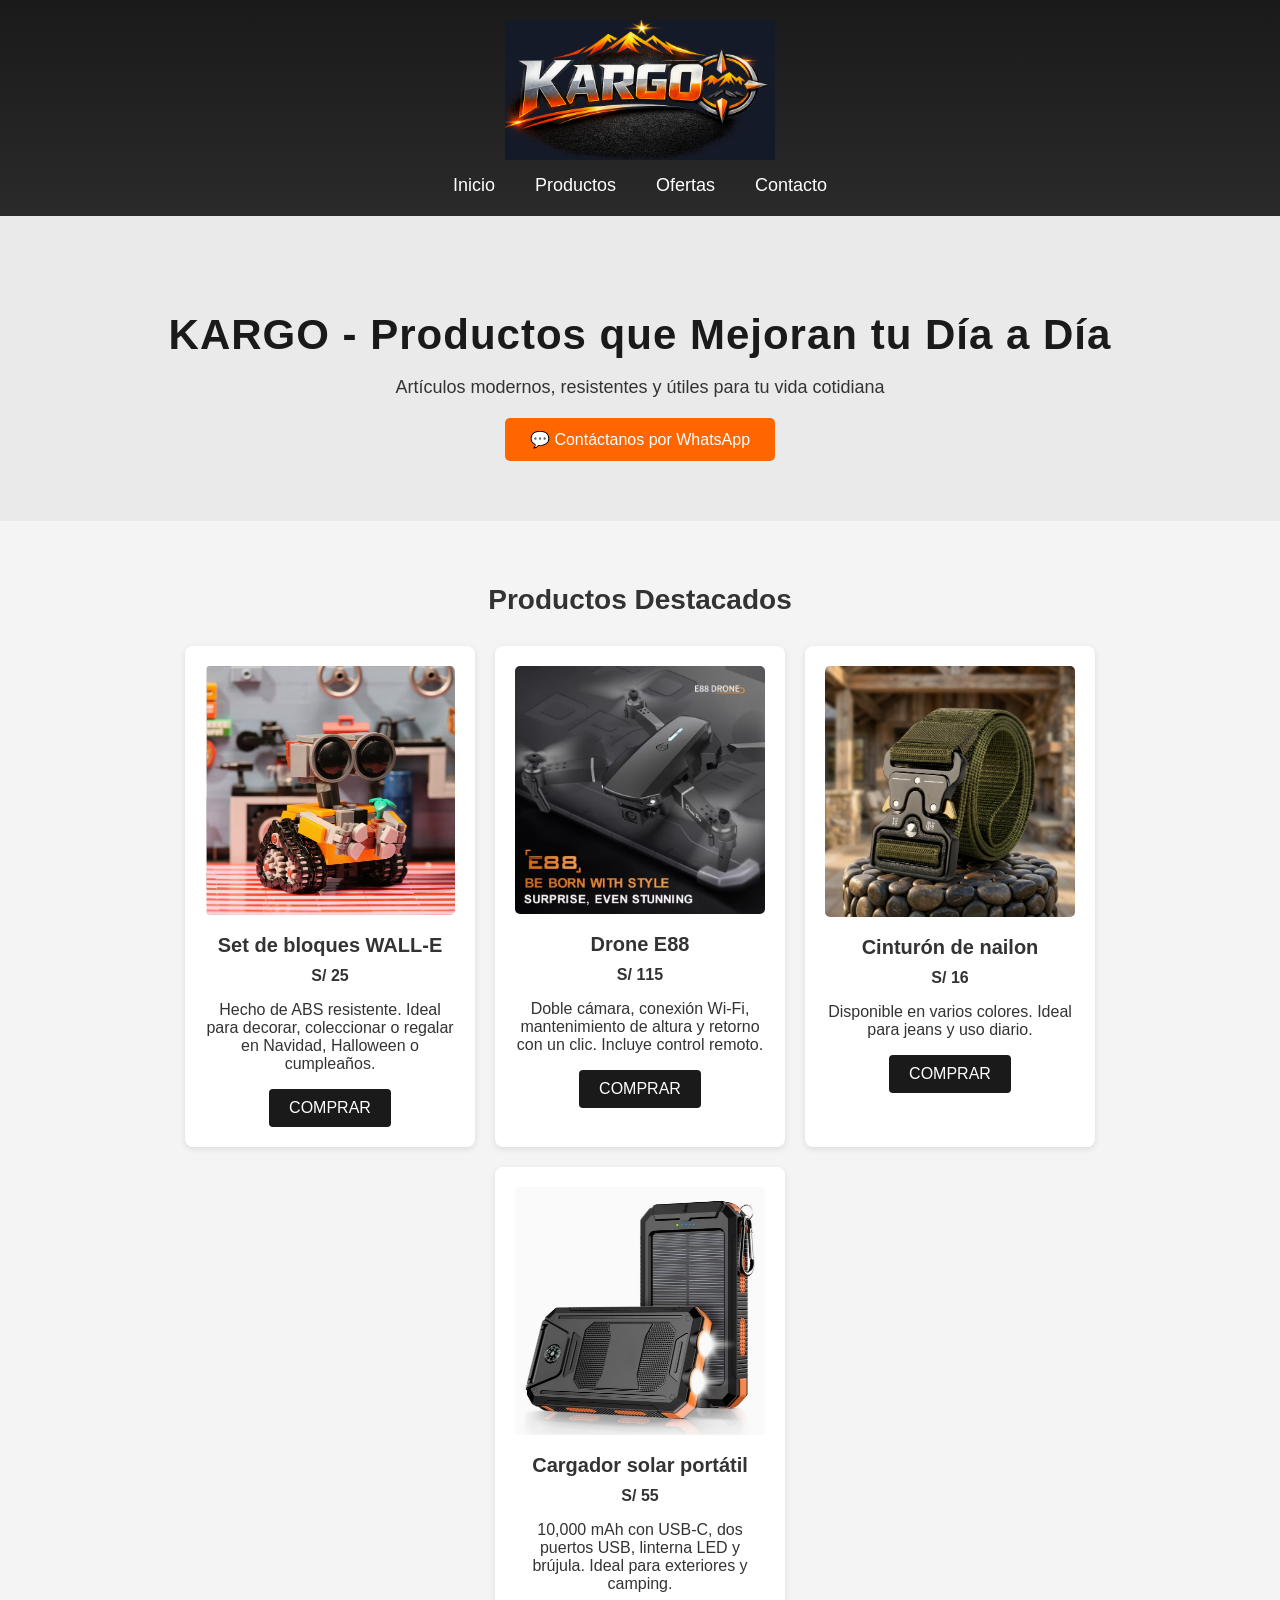
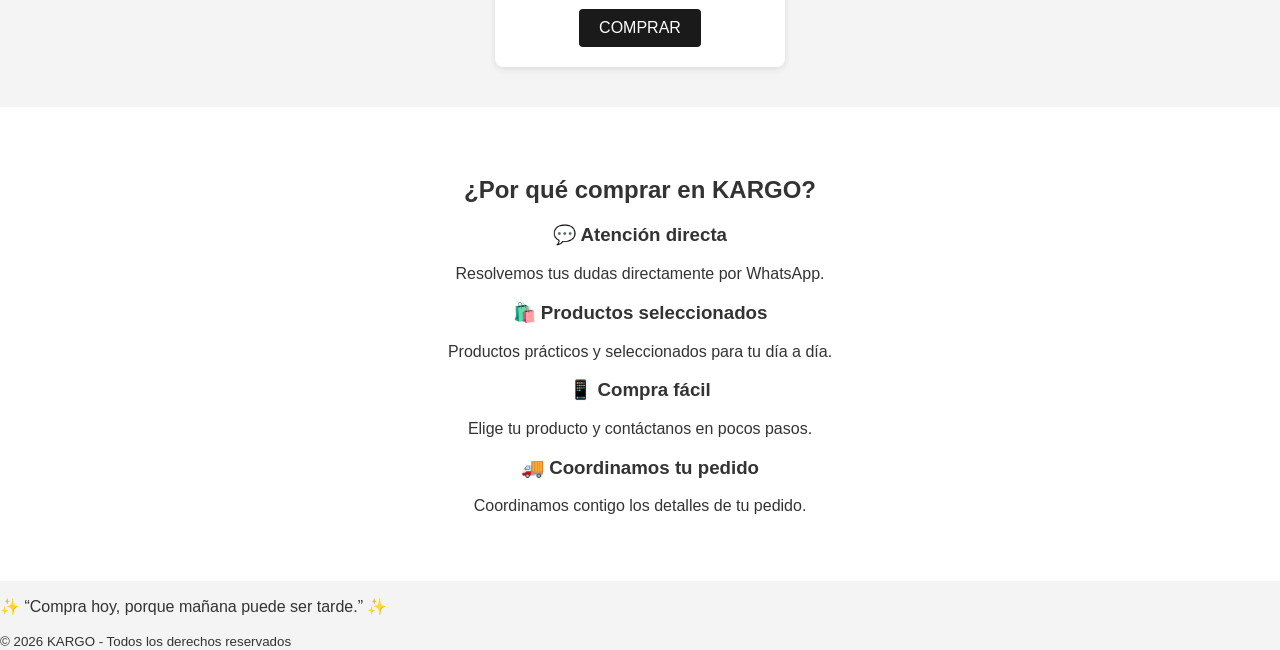
==== index.html @ c4f11739 "tienda actualizada" ====
<!DOCTYPE html>
<html lang="es">
<head>
    <meta charset="UTF-8">
    <meta name="viewport" content="width=device-width, initial-scale=1.0">
    <title>KARGO - Tienda Online</title>
    <link rel="stylesheet" href="style.css">
</head>
<body>
    <!-- Encabezado -->
    <header>
        <div class="logo">
            <img src="logonuevo.png" alt="Logo KARGO">
        </div>
        <nav>
            <ul>
                <li><a href="#">Inicio</a></li>
                <li><a href="#">Productos</a></li>
                <li><a href="#">Ofertas</a></li>
                <li><a href="#">Contacto</a></li>
            </ul>
        </nav>
    </header>

    <!-- Sección principal -->
    <section class="hero">
        <h1>KARGO - Productos que Mejoran tu Día a Día</h1>
        <p>Artículos modernos, resistentes y útiles para tu vida cotidiana</p>
        <a href="https://wa.me/51967414343?text=Hola%2C%20quiero%20m%C3%A1s%20informaci%C3%B3n%20sobre%20sus%20productos" class="btn-whatsapp">💬 Contáctanos por WhatsApp</a>
    </section>

    <!-- Sección de productos -->
    <section class="productos">
        <h2>Productos Destacados</h2>
        <div class="grid">
            <!-- Producto 1 -->
            <div class="card">
                <img src="walle.png" alt="Set de bloques WALL-E">
                <h3>Set de bloques WALL-E</h3>
                <div class="precio">S/ 25</div>
                <p>Hecho de ABS resistente. Ideal para decorar, coleccionar o regalar en Navidad, Halloween o cumpleaños.</p>
                <a href="https://wa.me/51967414343?text=Hola%2C%20quiero%20comprar%20el%20Set%20de%20bloques%20WALL-E" class="btn-comprar">COMPRAR</a>
            </div>

            <!-- Producto 2 -->
            <div class="card">
                <img src="drone.png" alt="Drone E88">
                <h3>Drone E88</h3>
                <div class="precio">S/ 115</div>
                <p>Doble cámara, conexión Wi-Fi, mantenimiento de altura y retorno con un clic. Incluye control remoto.</p>
                <a href="https://wa.me/51967414343?text=Hola%2C%20quiero%20comprar%20el%20Drone%20E88" class="btn-comprar">COMPRAR</a>
            </div>

            <!-- Producto 3 -->
            <div class="card">
                <img src="cinturon.png" alt="Cinturón de nailon">
                <h3>Cinturón de nailon</h3>
                <div class="precio">S/ 16</div>
                <p>Disponible en varios colores. Ideal para jeans y uso diario.</p>
                <a href="https://wa.me/51967414343?text=Hola%2C%20quiero%20comprar%20el%20Cintur%C3%B3n%20de%20nailon" class="btn-comprar">COMPRAR</a>
            </div>

            <!-- Producto 4 -->
            <div class="card">
                <img src="cargador.png" alt="Cargador solar portátil">
                <h3>Cargador solar portátil</h3>
                <div class="precio">S/ 55</div>
                <p>10,000 mAh con USB-C, dos puertos USB, linterna LED y brújula. Ideal para exteriores y camping.</p>
                <a href="https://wa.me/51967414343?text=Hola%2C%20quiero%20comprar%20el%20Cargador%20solar%20port%C3%A1til" class="btn-comprar">COMPRAR</a>
            </div>
        </div>
    </section>

    <!-- Sección de confianza -->
    <section class="confianza">
        <h2>¿Por qué comprar en KARGO?</h2>
        <div class="confianza-grid">
            <div class="confianza-card">
                <h3>💬 Atención directa</h3>
                <p>Resolvemos tus dudas directamente por WhatsApp.</p>
            </div>
            <div class="confianza-card">
                <h3>🛍️ Productos seleccionados</h3>
                <p>Productos prácticos y seleccionados para tu día a día.</p>
            </div>
            <div class="confianza-card">
                <h3>📱 Compra fácil</h3>
                <p>Elige tu producto y contáctanos en pocos pasos.</p>
            </div>
            <div class="confianza-card">
                <h3>🚚 Coordinamos tu pedido</h3>
                <p>Coordinamos contigo los detalles de tu pedido.</p>
            </div>
        </div>
    </section>

    <!-- Pie de página -->
    <footer>
        <p>✨ “Compra hoy, porque mañana puede ser tarde.” ✨</p>
        <small>© 2026 KARGO - Todos los derechos reservados</small>
    </footer>
</body>
</html>
---- style.css ----
/* Estilos generales */
body {
    margin: 0;
    font-family: Arial, Helvetica, sans-serif;
    background-color: #f4f4f4;
    color: #333;
}

/* Encabezado */
header {
    background: linear-gradient(180deg, #1a1a1a, #2a2a2a);
    padding: 20px 0;
    text-align: center;
}

header .logo img {
    height: 140px;
    display: block;
    margin: 0 auto 15px auto;
}

header nav ul {
    list-style: none;
    padding: 0;
    margin: 0;
    display: flex;
    justify-content: center;
    gap: 40px;
}

header nav ul li a {
    text-decoration: none;
    color: #ffffff;
    font-size: 18px;
    font-weight: 500;
    transition: color 0.3s ease;
}

header nav ul li a:hover {
    color: #ff6600;
}

/* Hero */
.hero {
    text-align: center;
    padding: 60px 20px;
    background-color: #eaeaea;
}

.hero h1 {
    font-size: 42px;
    font-weight: 700;
    color: #1a1a1a;
    margin-bottom: 15px;
    font-family: 'Segoe UI', Arial, sans-serif;
    letter-spacing: 1px;
}

.hero p {
    font-size: 18px;
    margin-bottom: 20px;
}

.hero a {
    display: inline-block;
    background-color: #ff6600;
    color: #fff;
    padding: 12px 25px;
    text-decoration: none;
    border-radius: 5px;
    transition: background 0.3s ease;
}

.hero a:hover {
    background-color: #cc5200;
}

/* Productos */
.productos {
    padding: 40px;
    text-align: center;
}

.productos h2 {
    font-size: 28px;
    margin-bottom: 30px;
}

.grid {
    display: flex;
    justify-content: center;
    gap: 20px;
    flex-wrap: wrap;
}

.card {
    background-color: #fff;
    border-radius: 8px;
    padding: 20px;
    box-shadow: 0 2px 6px rgba(0,0,0,0.1);
    width: 250px;
}

.card img {
    max-width: 100%;
    border-radius: 5px;
    margin-bottom: 15px;
}

.card h3 {
    font-size: 20px;
    margin: 0;
}

.precio {
    font-weight: bold;
    margin: 10px 0;
}

.btn-comprar {
    display: inline-block;
    background-color: #1a1a1a;
    color: #fff;
    padding: 10px 20px;
    text-decoration: none;
    border-radius: 4px;
    transition: background 0.3s ease;
}

.btn-comprar:hover {
    background-color: #ff6600;
}

/* Sección de confianza */
.confianza {
    padding: 50px 20px;
    background-color: #fff;
    text-align: center;
}

.confianza h2 {
    font-size:
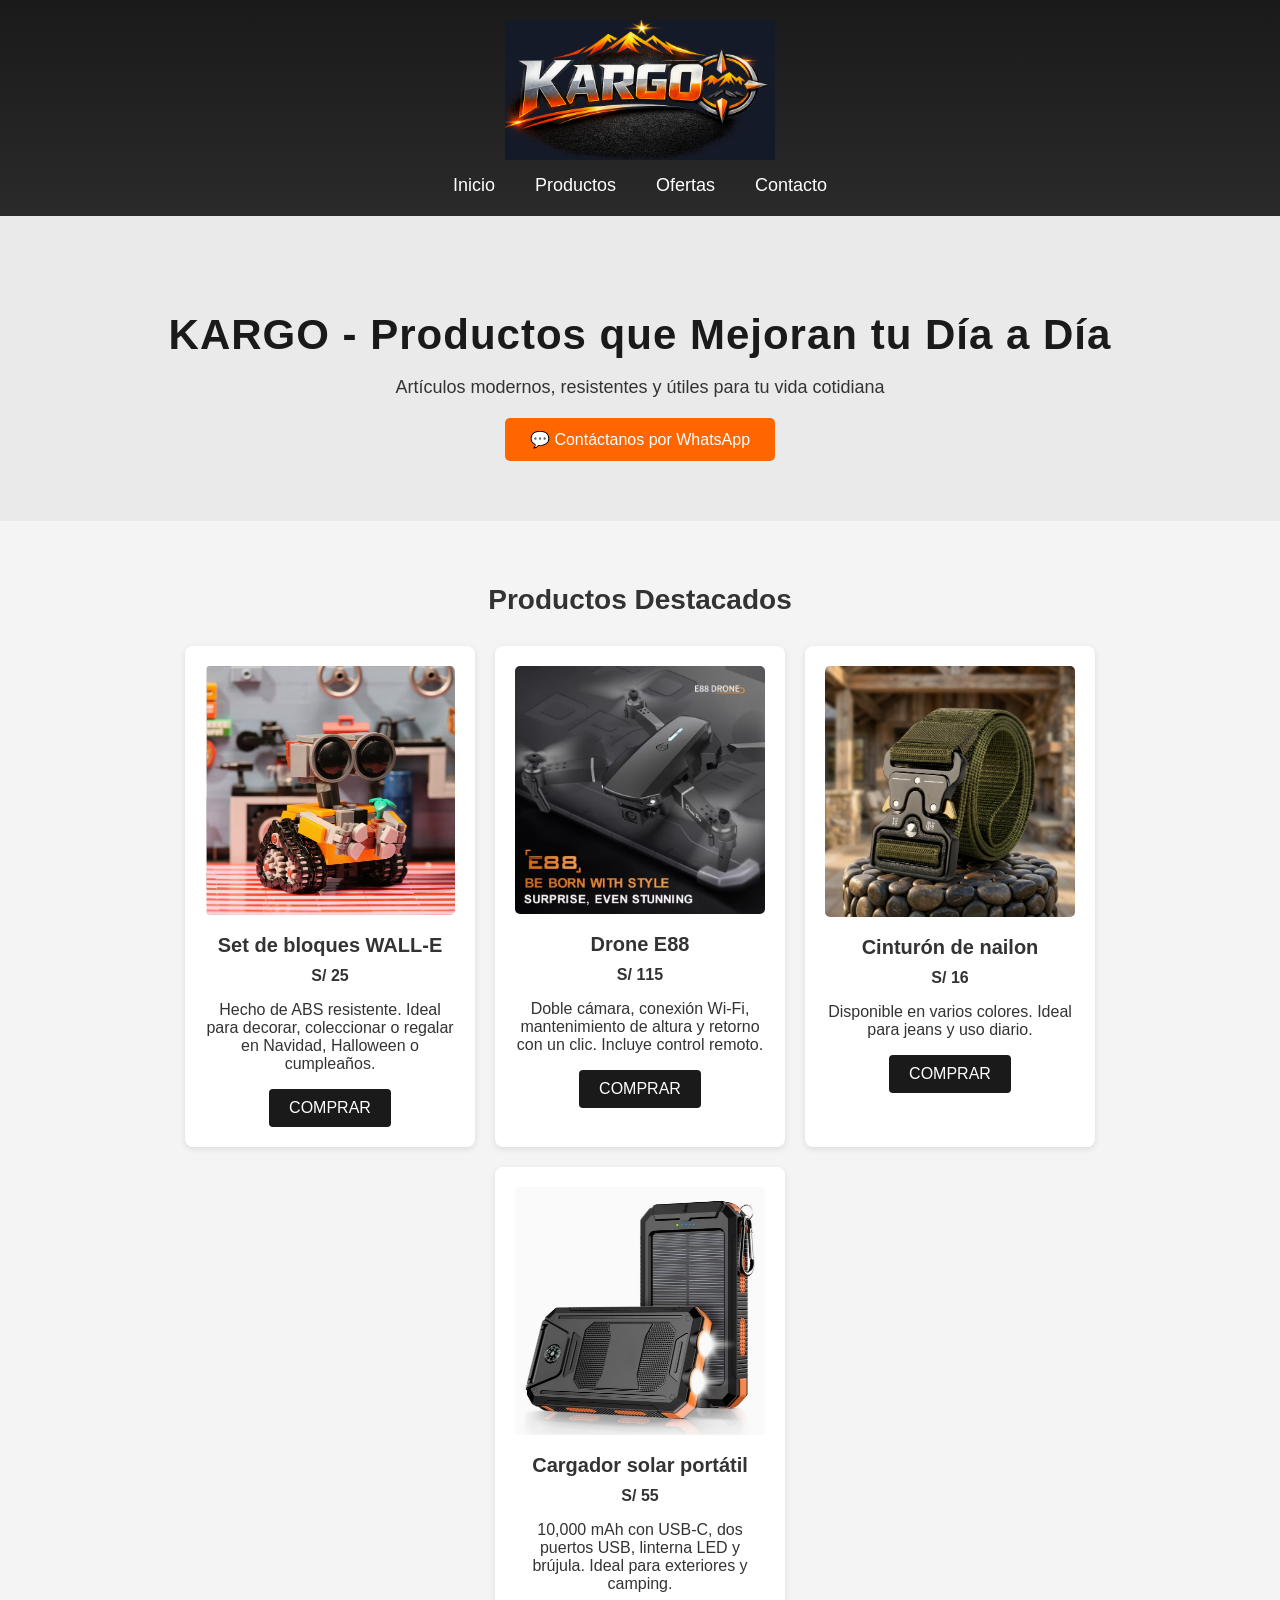
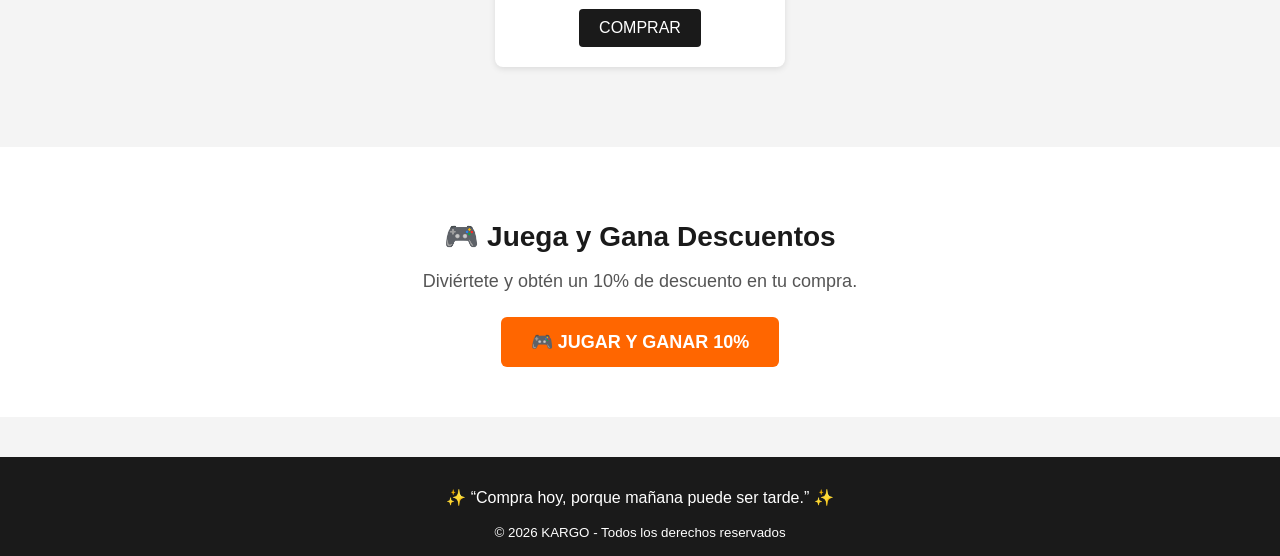
==== commit dfde3d18: "agregue juego kargo" ====
--- a/index.html
+++ b/index.html
@@ -71,27 +71,11 @@
         </div>
     </section>
 
-    <!-- Sección de confianza -->
-    <section class="confianza">
-        <h2>¿Por qué comprar en KARGO?</h2>
-        <div class="confianza-grid">
-            <div class="confianza-card">
-                <h3>💬 Atención directa</h3>
-                <p>Resolvemos tus dudas directamente por WhatsApp.</p>
-            </div>
-            <div class="confianza-card">
-                <h3>🛍️ Productos seleccionados</h3>
-                <p>Productos prácticos y seleccionados para tu día a día.</p>
-            </div>
-            <div class="confianza-card">
-                <h3>📱 Compra fácil</h3>
-                <p>Elige tu producto y contáctanos en pocos pasos.</p>
-            </div>
-            <div class="confianza-card">
-                <h3>🚚 Coordinamos tu pedido</h3>
-                <p>Coordinamos contigo los detalles de tu pedido.</p>
-            </div>
-        </div>
+    <!-- Sección del juego -->
+    <section class="juego">
+        <h2>🎮 Juega y Gana Descuentos</h2>
+        <p>Diviértete y obtén un 10% de descuento en tu compra.</p>
+        <a href="JUEGO/index.html" class="btn-juego">🎮 JUGAR Y GANAR 10%</a>
     </section>
 
     <!-- Pie de página -->
--- a/style.css
+++ b/style.css
@@ -139,4 +139,84 @@
 }
 
 .confianza h2 {
-    font-size: +    font-size: 28px;
+    margin-bottom: 30px;
+    color: #1a1a1a;
+}
+
+.confianza-grid {
+    display: flex;
+    justify-content: center;
+    gap: 20px;
+    flex-wrap: wrap;
+}
+
+.confianza-card {
+    background-color: #f9f9f9;
+    border-radius: 8px;
+    padding: 20px;
+    width: 250px;
+    box-shadow: 0 2px 6px rgba(0,0,0,0.1);
+    transition: transform 0.2s ease, box-shadow 0.2s ease;
+}
+
+.confianza-card:hover {
+    transform: translateY(-5px);
+    box-shadow: 0 4px 12px rgba(0,0,0,0.15);
+}
+
+.confianza-card h3 {
+    font-size: 20px;
+    margin-bottom: 10px;
+}
+
+.confianza-card p {
+    font-size: 16px;
+    color: #555;
+}
+
+/* Sección del juego */
+.juego {
+    padding: 50px 20px;
+    background-color: #fff;
+    text-align: center;
+    margin-top: 40px;
+}
+
+.juego h2 {
+    font-size: 28px;
+    margin-bottom: 15px;
+    color: #1a1a1a;
+}
+
+.juego p {
+    font-size: 18px;
+    margin-bottom: 25px;
+    color: #555;
+}
+
+.btn-juego {
+    display: inline-block;
+    background-color: #ff6600;
+    color: #fff;
+    padding: 14px 30px;
+    text-decoration: none;
+    border-radius: 6px;
+    font-size: 18px;
+    font-weight: bold;
+    transition: background 0.3s ease, transform 0.2s ease;
+}
+
+.btn-juego:hover {
+    background-color: #cc5200;
+    transform: scale(1.05);
+}
+
+/* Pie de página */
+footer {
+    background-color: #1a1a1a;
+    color: #fff;
+    text-align: center;
+    padding: 15px 0;
+    margin-top: 40px;
+}
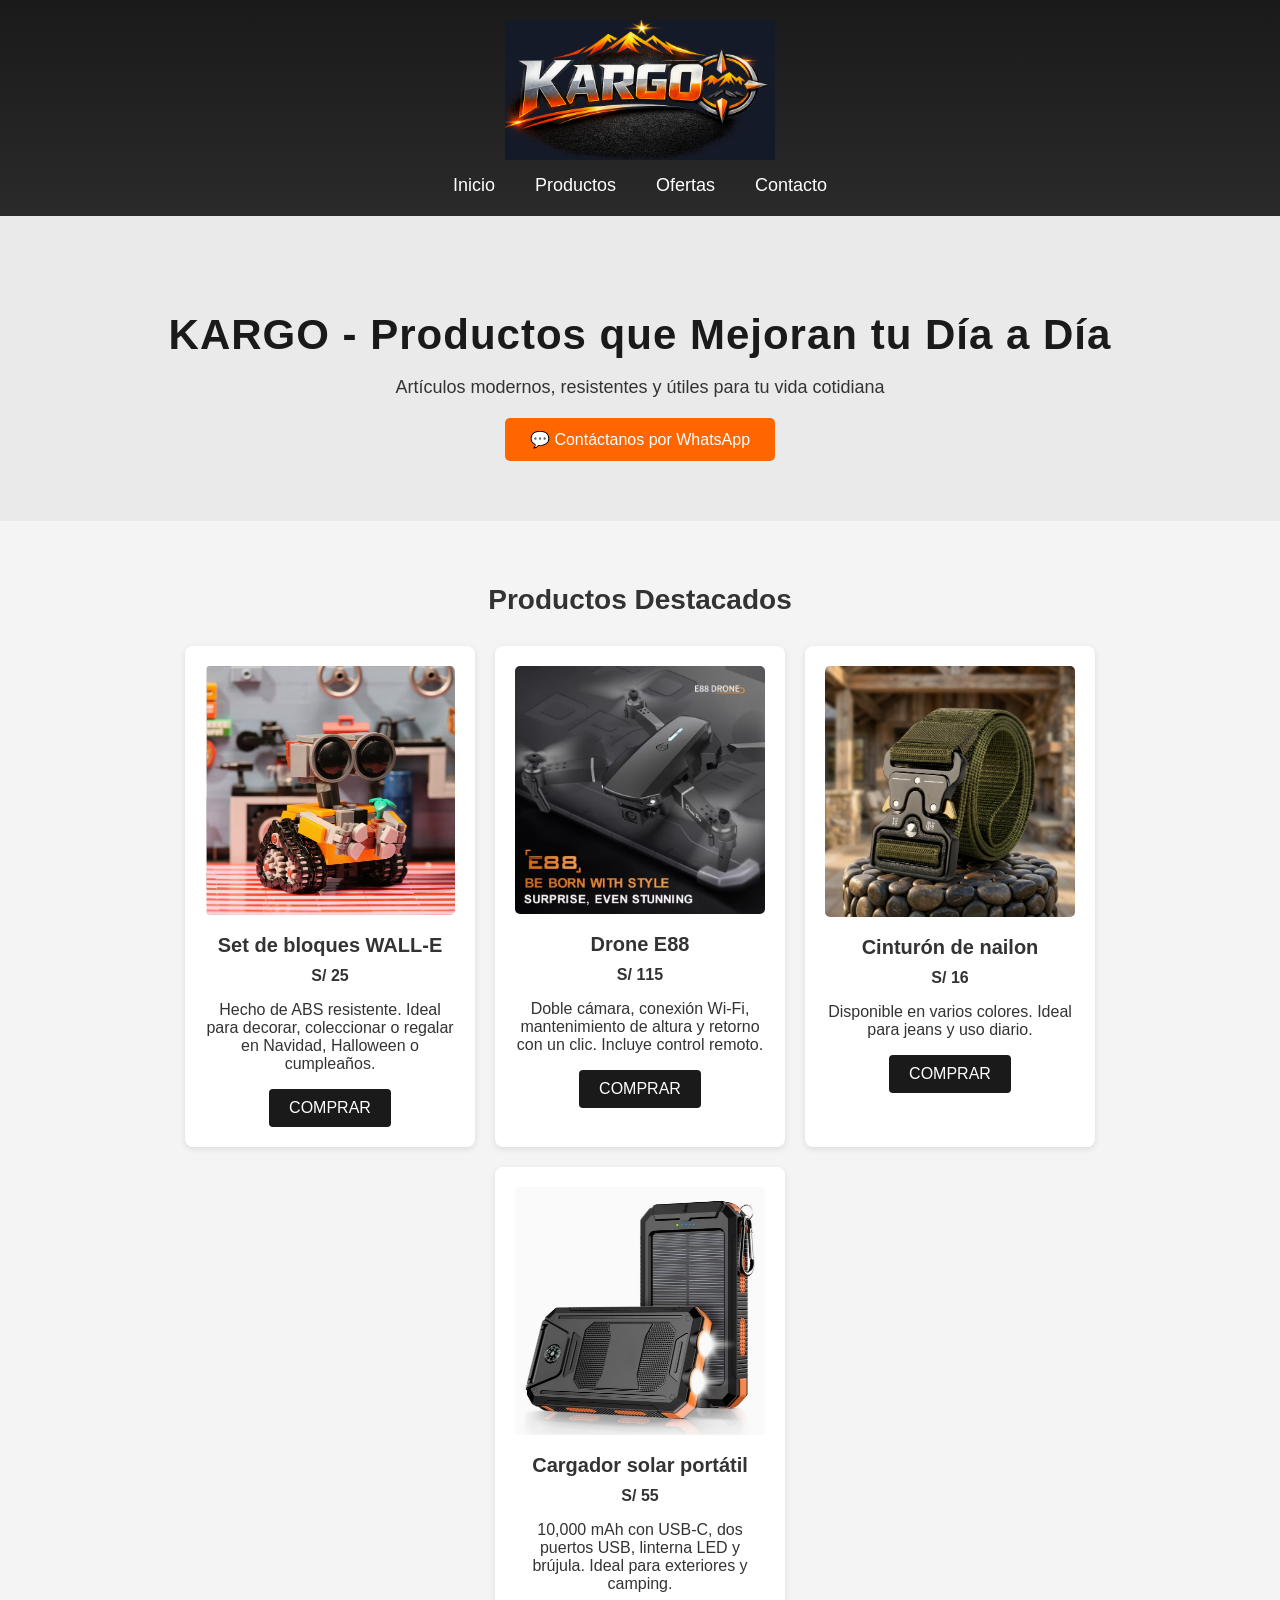
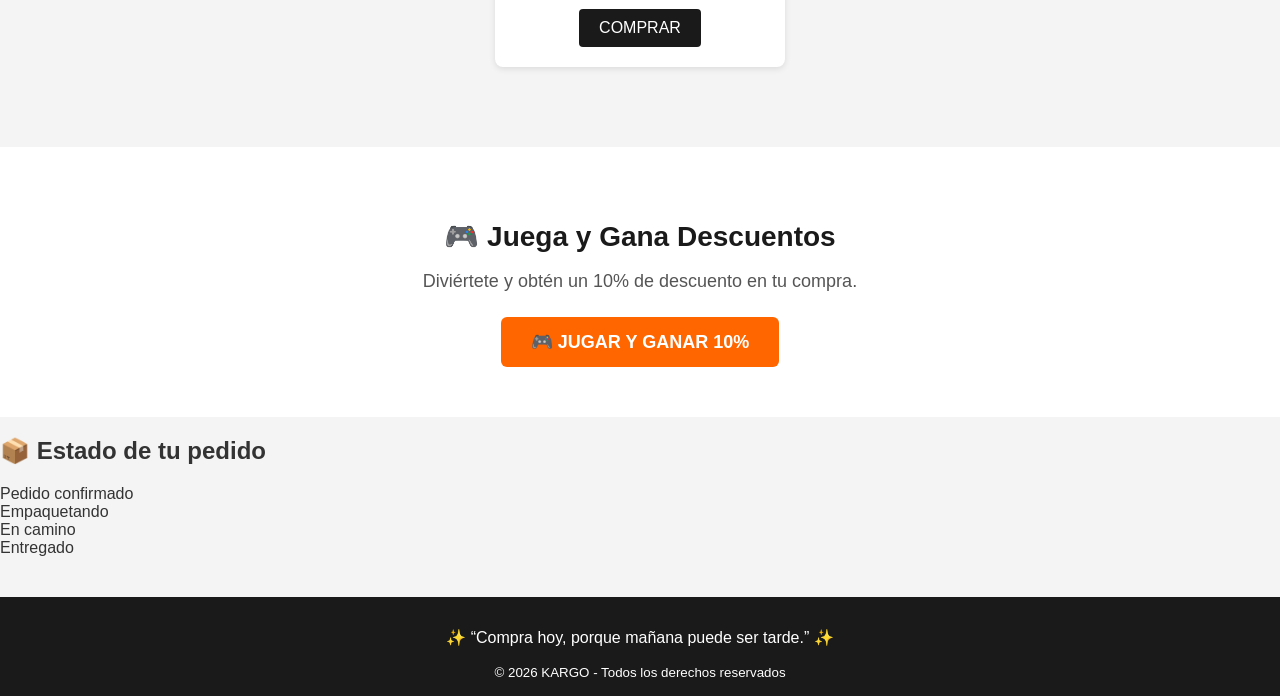
==== commit 169a2f0c: "arregle boton jugar" ====
--- a/index.html
+++ b/index.html
@@ -75,7 +75,19 @@
     <section class="juego">
         <h2>🎮 Juega y Gana Descuentos</h2>
         <p>Diviértete y obtén un 10% de descuento en tu compra.</p>
-        <a href="JUEGO/index.html" class="btn-juego">🎮 JUGAR Y GANAR 10%</a>
+        <!-- Ruta corregida con ./ -->
+        <a href="./JUEGO/index.html" class="btn-juego">🎮 JUGAR Y GANAR 10%</a>
+    </section>
+
+    <!-- Sección de seguimiento -->
+    <section class="seguimiento">
+        <h2>📦 Estado de tu pedido</h2>
+        <div class="progress-container">
+            <div class="progress-step active">Pedido confirmado</div>
+            <div class="progress-step">Empaquetando</div>
+            <div class="progress-step">En camino</div>
+            <div class="progress-step">Entregado</div>
+        </div>
     </section>
 
     <!-- Pie de página -->
@@ -85,3 +97,4 @@
     </footer>
 </body>
 </html>
+
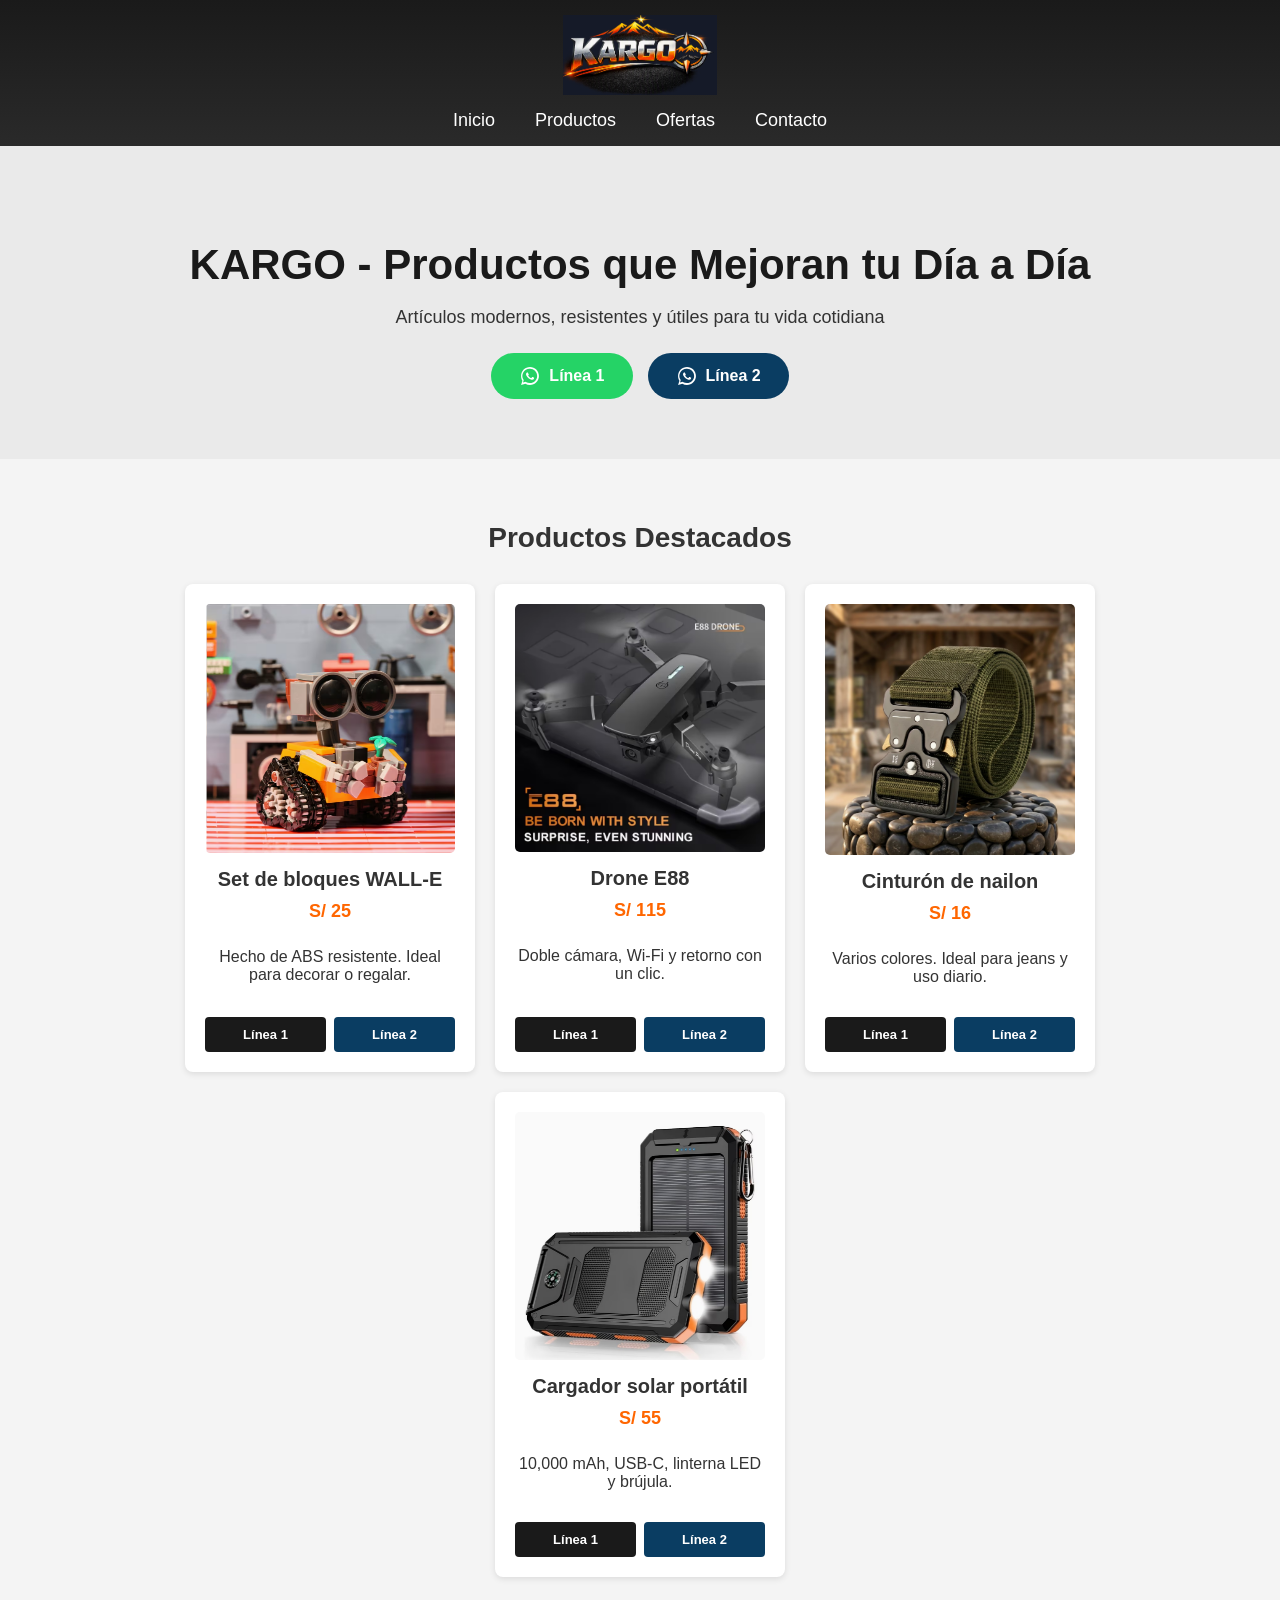
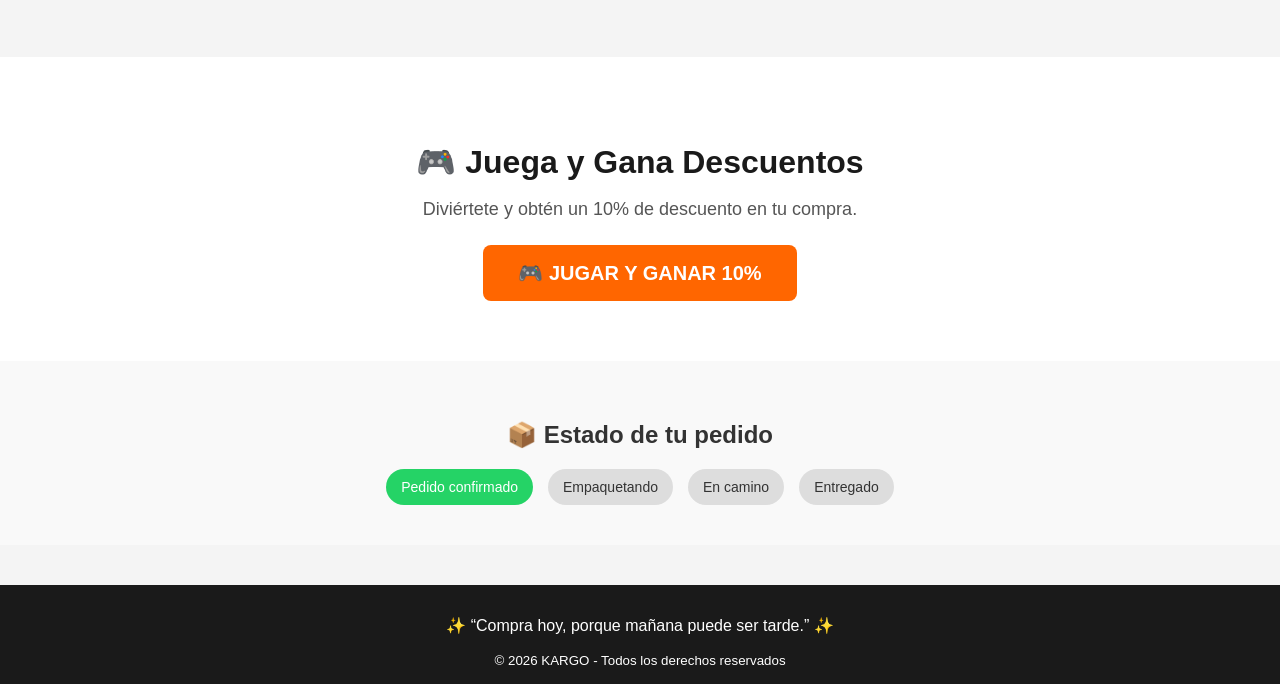
==== commit 880ffaf6: "update juego" ====
--- a/index.html
+++ b/index.html
@@ -7,7 +7,6 @@
     <link rel="stylesheet" href="style.css">
 </head>
 <body>
-    <!-- Encabezado -->
     <header>
         <div class="logo">
             <img src="logonuevo.png" alt="Logo KARGO">
@@ -15,71 +14,80 @@
         <nav>
             <ul>
                 <li><a href="#">Inicio</a></li>
-                <li><a href="#">Productos</a></li>
+                <li><a href="#productos">Productos</a></li>
                 <li><a href="#">Ofertas</a></li>
                 <li><a href="#">Contacto</a></li>
             </ul>
         </nav>
     </header>
 
-    <!-- Sección principal -->
     <section class="hero">
         <h1>KARGO - Productos que Mejoran tu Día a Día</h1>
         <p>Artículos modernos, resistentes y útiles para tu vida cotidiana</p>
-        <a href="https://wa.me/51967414343?text=Hola%2C%20quiero%20m%C3%A1s%20informaci%C3%B3n%20sobre%20sus%20productos" class="btn-whatsapp">💬 Contáctanos por WhatsApp</a>
+        <div class="botones-whatsapp">
+            <a href="https://wa.me/51967414343?text=Hola%20KARGO" class="btn-whatsapp" target="_blank">
+                <svg viewBox="0 0 32 32" class="icon-wa"><path fill="currentColor" d="M16 3C8.8 3 3 8.8 3 16c0 2.5.7 4.9 2 7L3 29l6.3-1.7A12.9 12.9 0 0 0 16 29c7.2 0 13-5.8 13-13S23.2 3 16 3zm0 23.3c-2.1 0-4.2-.6-6-1.6l-.4-.2-3.7 1 1-3.6-.3-.4a10.4 10.4 0 0 1 9.4-16c5.7 0 10.4 4.6 10.4 10.4 0 5.7-4.7 10.4-10.4 10.4zm5.7-7.8c-.3-.2-1.8-.9-2.1-1-.3-.1-.5-.2-.7.2-.2.3-.8 1-.9 1.2-.2.2-.3.2-.6.1-.3-.1-1.2-.4-2.3-1.4-.9-.8-1.4-1.7-1.6-2-.2-.3 0-.4.1-.6.1-.1.3-.3.4-.4.1-.1.2-.3.2-.4.1-.2 0-.3 0-.4 0-.1-.7-1.7-1-2.3-.2-.6-.5-.5-.7-.5h-.6c-.2 0-.5.1-.7.3-.2.2-1 .9-1 2.3s1 2.6 1.2 2.8c.1.2 2 3.1 5 4.3.7.3 1.2.5 1.6.6.7.2 1.3.2 1.8.1.6-.1 1.8-.7 2-1.4.2-.7.2-1.3.2-1.4-.1-.1-.3-.2-.6-.3z"/></svg>
+                Línea 1
+            </a>
+            <a href="https://wa.me/51974541722?text=Hola%20KARGO" class="btn-whatsapp socio" target="_blank">
+                <svg viewBox="0 0 32 32" class="icon-wa"><path fill="currentColor" d="M16 3C8.8 3 3 8.8 3 16c0 2.5.7 4.9 2 7L3 29l6.3-1.7A12.9 12.9 0 0 0 16 29c7.2 0 13-5.8 13-13S23.2 3 16 3zm0 23.3c-2.1 0-4.2-.6-6-1.6l-.4-.2-3.7 1 1-3.6-.3-.4a10.4 10.4 0 0 1 9.4-16c5.7 0 10.4 4.6 10.4 10.4 0 5.7-4.7 10.4-10.4 10.4zm5.7-7.8c-.3-.2-1.8-.9-2.1-1-.3-.1-.5-.2-.7.2-.2.3-.8 1-.9 1.2-.2.2-.3.2-.6.1-.3-.1-1.2-.4-2.3-1.4-.9-.8-1.4-1.7-1.6-2-.2-.3 0-.4.1-.6.1-.1.3-.3.4-.4.1-.1.2-.3.2-.4.1-.2 0-.3 0-.4 0-.1-.7-1.7-1-2.3-.2-.6-.5-.5-.7-.5h-.6c-.2 0-.5.1-.7.3-.2.2-1 .9-1 2.3s1 2.6 1.2 2.8c.1.2 2 3.1 5 4.3.7.3 1.2.5 1.6.6.7.2 1.3.2 1.8.1.6-.1 1.8-.7 2-1.4.2-.7.2-1.3.2-1.4-.1-.1-.3-.2-.6-.3z"/></svg>
+                Línea 2
+            </a>
+        </div>
     </section>
 
-    <!-- Sección de productos -->
-    <section class="productos">
+    <section class="productos" id="productos">
         <h2>Productos Destacados</h2>
         <div class="grid">
-            <!-- Producto 1 -->
             <div class="card">
                 <img src="walle.png" alt="Set de bloques WALL-E">
                 <h3>Set de bloques WALL-E</h3>
                 <div class="precio">S/ 25</div>
-                <p>Hecho de ABS resistente. Ideal para decorar, coleccionar o regalar en Navidad, Halloween o cumpleaños.</p>
-                <a href="https://wa.me/51967414343?text=Hola%2C%20quiero%20comprar%20el%20Set%20de%20bloques%20WALL-E" class="btn-comprar">COMPRAR</a>
+                <p>Hecho de ABS resistente. Ideal para decorar o regalar.</p>
+                <div class="botones-compra">
+                    <a href="https://wa.me/51967414343?text=Quiero%20WALL-E" class="btn-comprar" target="_blank">Línea 1</a>
+                    <a href="https://wa.me/51974541722?text=Quiero%20WALL-E" class="btn-comprar socio" target="_blank">Línea 2</a>
+                </div>
             </div>
-
-            <!-- Producto 2 -->
             <div class="card">
                 <img src="drone.png" alt="Drone E88">
                 <h3>Drone E88</h3>
                 <div class="precio">S/ 115</div>
-                <p>Doble cámara, conexión Wi-Fi, mantenimiento de altura y retorno con un clic. Incluye control remoto.</p>
-                <a href="https://wa.me/51967414343?text=Hola%2C%20quiero%20comprar%20el%20Drone%20E88" class="btn-comprar">COMPRAR</a>
+                <p>Doble cámara, Wi-Fi y retorno con un clic.</p>
+                <div class="botones-compra">
+                    <a href="https://wa.me/51967414343?text=Quiero%20Drone" class="btn-comprar" target="_blank">Línea 1</a>
+                    <a href="https://wa.me/51974541722?text=Quiero%20Drone" class="btn-comprar socio" target="_blank">Línea 2</a>
+                </div>
             </div>
-
-            <!-- Producto 3 -->
             <div class="card">
                 <img src="cinturon.png" alt="Cinturón de nailon">
                 <h3>Cinturón de nailon</h3>
                 <div class="precio">S/ 16</div>
-                <p>Disponible en varios colores. Ideal para jeans y uso diario.</p>
-                <a href="https://wa.me/51967414343?text=Hola%2C%20quiero%20comprar%20el%20Cintur%C3%B3n%20de%20nailon" class="btn-comprar">COMPRAR</a>
+                <p>Varios colores. Ideal para jeans y uso diario.</p>
+                <div class="botones-compra">
+                    <a href="https://wa.me/51967414343?text=Quiero%20Cinturon" class="btn-comprar" target="_blank">Línea 1</a>
+                    <a href="https://wa.me/51974541722?text=Quiero%20Cinturon" class="btn-comprar socio" target="_blank">Línea 2</a>
+                </div>
             </div>
-
-            <!-- Producto 4 -->
             <div class="card">
-                <img src="cargador.png" alt="Cargador solar portátil">
+                <img src="cargador.png" alt="Cargador solar">
                 <h3>Cargador solar portátil</h3>
                 <div class="precio">S/ 55</div>
-                <p>10,000 mAh con USB-C, dos puertos USB, linterna LED y brújula. Ideal para exteriores y camping.</p>
-                <a href="https://wa.me/51967414343?text=Hola%2C%20quiero%20comprar%20el%20Cargador%20solar%20port%C3%A1til" class="btn-comprar">COMPRAR</a>
+                <p>10,000 mAh, USB-C, linterna LED y brújula.</p>
+                <div class="botones-compra">
+                    <a href="https://wa.me/51967414343?text=Quiero%20Cargador" class="btn-comprar" target="_blank">Línea 1</a>
+                    <a href="https://wa.me/51974541722?text=Quiero%20Cargador" class="btn-comprar socio" target="_blank">Línea 2</a>
+                </div>
             </div>
         </div>
     </section>
 
-    <!-- Sección del juego -->
     <section class="juego">
         <h2>🎮 Juega y Gana Descuentos</h2>
         <p>Diviértete y obtén un 10% de descuento en tu compra.</p>
-        <!-- Ruta corregida con ./ -->
-        <a href="./JUEGO/index.html" class="btn-juego">🎮 JUGAR Y GANAR 10%</a>
+        <a href="./juego/index.html" class="btn-juego">🎮 JUGAR Y GANAR 10%</a>
     </section>
 
-    <!-- Sección de seguimiento -->
     <section class="seguimiento">
         <h2>📦 Estado de tu pedido</h2>
         <div class="progress-container">
@@ -90,11 +98,9 @@
         </div>
     </section>
 
-    <!-- Pie de página -->
     <footer>
         <p>✨ “Compra hoy, porque mañana puede ser tarde.” ✨</p>
         <small>© 2026 KARGO - Todos los derechos reservados</small>
     </footer>
 </body>
-</html>
-
+</html>
--- a/style.css
+++ b/style.css
@@ -1,24 +1,19 @@
-/* Estilos generales */
 body {
     margin: 0;
     font-family: Arial, Helvetica, sans-serif;
     background-color: #f4f4f4;
     color: #333;
 }
-
-/* Encabezado */
 header {
     background: linear-gradient(180deg, #1a1a1a, #2a2a2a);
-    padding: 20px 0;
-    text-align: center;
-}
-
+    padding: 15px 0;
+    text-align: center;
+}
 header .logo img {
-    height: 140px;
+    height: 80px;
     display: block;
     margin: 0 auto 15px auto;
 }
-
 header nav ul {
     list-style: none;
     padding: 0;
@@ -26,193 +21,177 @@
     display: flex;
     justify-content: center;
     gap: 40px;
-}
-
+    flex-wrap: wrap;
+}
 header nav ul li a {
     text-decoration: none;
     color: #ffffff;
     font-size: 18px;
     font-weight: 500;
-    transition: color 0.3s ease;
-}
-
+}
 header nav ul li a:hover {
     color: #ff6600;
 }
-
-/* Hero */
 .hero {
     text-align: center;
     padding: 60px 20px;
     background-color: #eaeaea;
 }
-
 .hero h1 {
     font-size: 42px;
     font-weight: 700;
     color: #1a1a1a;
     margin-bottom: 15px;
-    font-family: 'Segoe UI', Arial, sans-serif;
-    letter-spacing: 1px;
-}
-
+}
 .hero p {
     font-size: 18px;
-    margin-bottom: 20px;
-}
-
-.hero a {
-    display: inline-block;
-    background-color: #ff6600;
-    color: #fff;
-    padding: 12px 25px;
-    text-decoration: none;
-    border-radius: 5px;
-    transition: background 0.3s ease;
-}
-
-.hero a:hover {
-    background-color: #cc5200;
-}
-
-/* Productos */
+    margin-bottom: 25px;
+}
+.botones-whatsapp {
+    display: flex;
+    gap: 15px;
+    justify-content: center;
+    flex-wrap: wrap;
+}
+.btn-whatsapp {
+    display: inline-flex;
+    align-items: center;
+    gap: 8px;
+    background-color: #25D366;
+    color: #fff !important;
+    padding: 12px 28px;
+    text-decoration: none;
+    border-radius: 30px;
+    font-weight: bold;
+    font-size: 16px;
+}
+.icon-wa {
+    width: 22px;
+    height: 22px;
+    fill: white;
+}
+.btn-whatsapp.socio {
+    background-color: #0a3d62;
+}
 .productos {
     padding: 40px;
     text-align: center;
 }
-
 .productos h2 {
     font-size: 28px;
     margin-bottom: 30px;
 }
-
 .grid {
     display: flex;
     justify-content: center;
     gap: 20px;
     flex-wrap: wrap;
 }
-
 .card {
     background-color: #fff;
     border-radius: 8px;
     padding: 20px;
     box-shadow: 0 2px 6px rgba(0,0,0,0.1);
     width: 250px;
-}
-
+    display: flex;
+    flex-direction: column;
+}
 .card img {
     max-width: 100%;
     border-radius: 5px;
     margin-bottom: 15px;
 }
-
 .card h3 {
     font-size: 20px;
     margin: 0;
 }
-
 .precio {
     font-weight: bold;
     margin: 10px 0;
-}
-
+    font-size: 18px;
+    color: #ff6600;
+}
+.card p {
+    flex-grow: 1;
+}
+.botones-compra {
+    display: flex;
+    gap: 8px;
+    margin-top: 15px;
+}
 .btn-comprar {
-    display: inline-block;
+    flex: 1;
+    display: inline-flex;
+    justify-content: center;
+    align-items: center;
     background-color: #1a1a1a;
     color: #fff;
-    padding: 10px 20px;
+    padding: 10px 5px;
     text-decoration: none;
     border-radius: 4px;
-    transition: background 0.3s ease;
-}
-
-.btn-comprar:hover {
-    background-color: #ff6600;
-}
-
-/* Sección de confianza */
-.confianza {
-    padding: 50px 20px;
-    background-color: #fff;
-    text-align: center;
-}
-
-.confianza h2 {
-    font-size: 28px;
-    margin-bottom: 30px;
-    color: #1a1a1a;
-}
-
-.confianza-grid {
-    display: flex;
-    justify-content: center;
-    gap: 20px;
-    flex-wrap: wrap;
-}
-
-.confianza-card {
-    background-color: #f9f9f9;
-    border-radius: 8px;
-    padding: 20px;
-    width: 250px;
-    box-shadow: 0 2px 6px rgba(0,0,0,0.1);
-    transition: transform 0.2s ease, box-shadow 0.2s ease;
-}
-
-.confianza-card:hover {
-    transform: translateY(-5px);
-    box-shadow: 0 4px 12px rgba(0,0,0,0.15);
-}
-
-.confianza-card h3 {
-    font-size: 20px;
-    margin-bottom: 10px;
-}
-
-.confianza-card p {
-    font-size: 16px;
-    color: #555;
-}
-
-/* Sección del juego */
+    font-size: 13px;
+    font-weight: bold;
+    text-align: center;
+}
+.btn-comprar.socio {
+    background-color: #0a3d62;
+}
 .juego {
-    padding: 50px 20px;
-    background-color: #fff;
+    padding: 60px 20px;
+    background-color: #ffffff;
     text-align: center;
     margin-top: 40px;
-}
-
+    display: block;
+    width: 100%;
+    box-sizing: border-box;
+}
 .juego h2 {
-    font-size: 28px;
+    font-size: 32px;
     margin-bottom: 15px;
     color: #1a1a1a;
-}
-
+    display: block;
+}
 .juego p {
     font-size: 18px;
     margin-bottom: 25px;
     color: #555;
-}
-
+    display: block;
+}
 .btn-juego {
     display: inline-block;
     background-color: #ff6600;
     color: #fff;
-    padding: 14px 30px;
-    text-decoration: none;
-    border-radius: 6px;
-    font-size: 18px;
-    font-weight: bold;
-    transition: background 0.3s ease, transform 0.2s ease;
-}
-
+    padding: 16px 35px;
+    text-decoration: none;
+    border-radius: 8px;
+    font-size: 20px;
+    font-weight: bold;
+}
 .btn-juego:hover {
     background-color: #cc5200;
-    transform: scale(1.05);
-}
-
-/* Pie de página */
+}
+.seguimiento {
+    padding: 40px 20px;
+    background: #f9f9f9;
+    text-align: center;
+}
+.progress-container {
+    display: flex;
+    justify-content: center;
+    gap: 15px;
+    flex-wrap: wrap;
+    margin-top: 20px;
+}
+.progress-step {
+    background: #ddd;
+    padding: 10px 15px;
+    border-radius: 20px;
+    font-size: 14px;
+}
+.progress-step.active {
+    background: #25D366;
+    color: white;
+}
 footer {
     background-color: #1a1a1a;
     color: #fff;
@@ -220,3 +199,9 @@
     padding: 15px 0;
     margin-top: 40px;
 }
+@media (max-width: 600px) {
+    header .logo img { height: 60px; }
+    .hero h1 { font-size: 28px; }
+    .botones-whatsapp { flex-direction: column; align-items: center; }
+    .btn-whatsapp { width: 80%; justify-content: center; }
+}
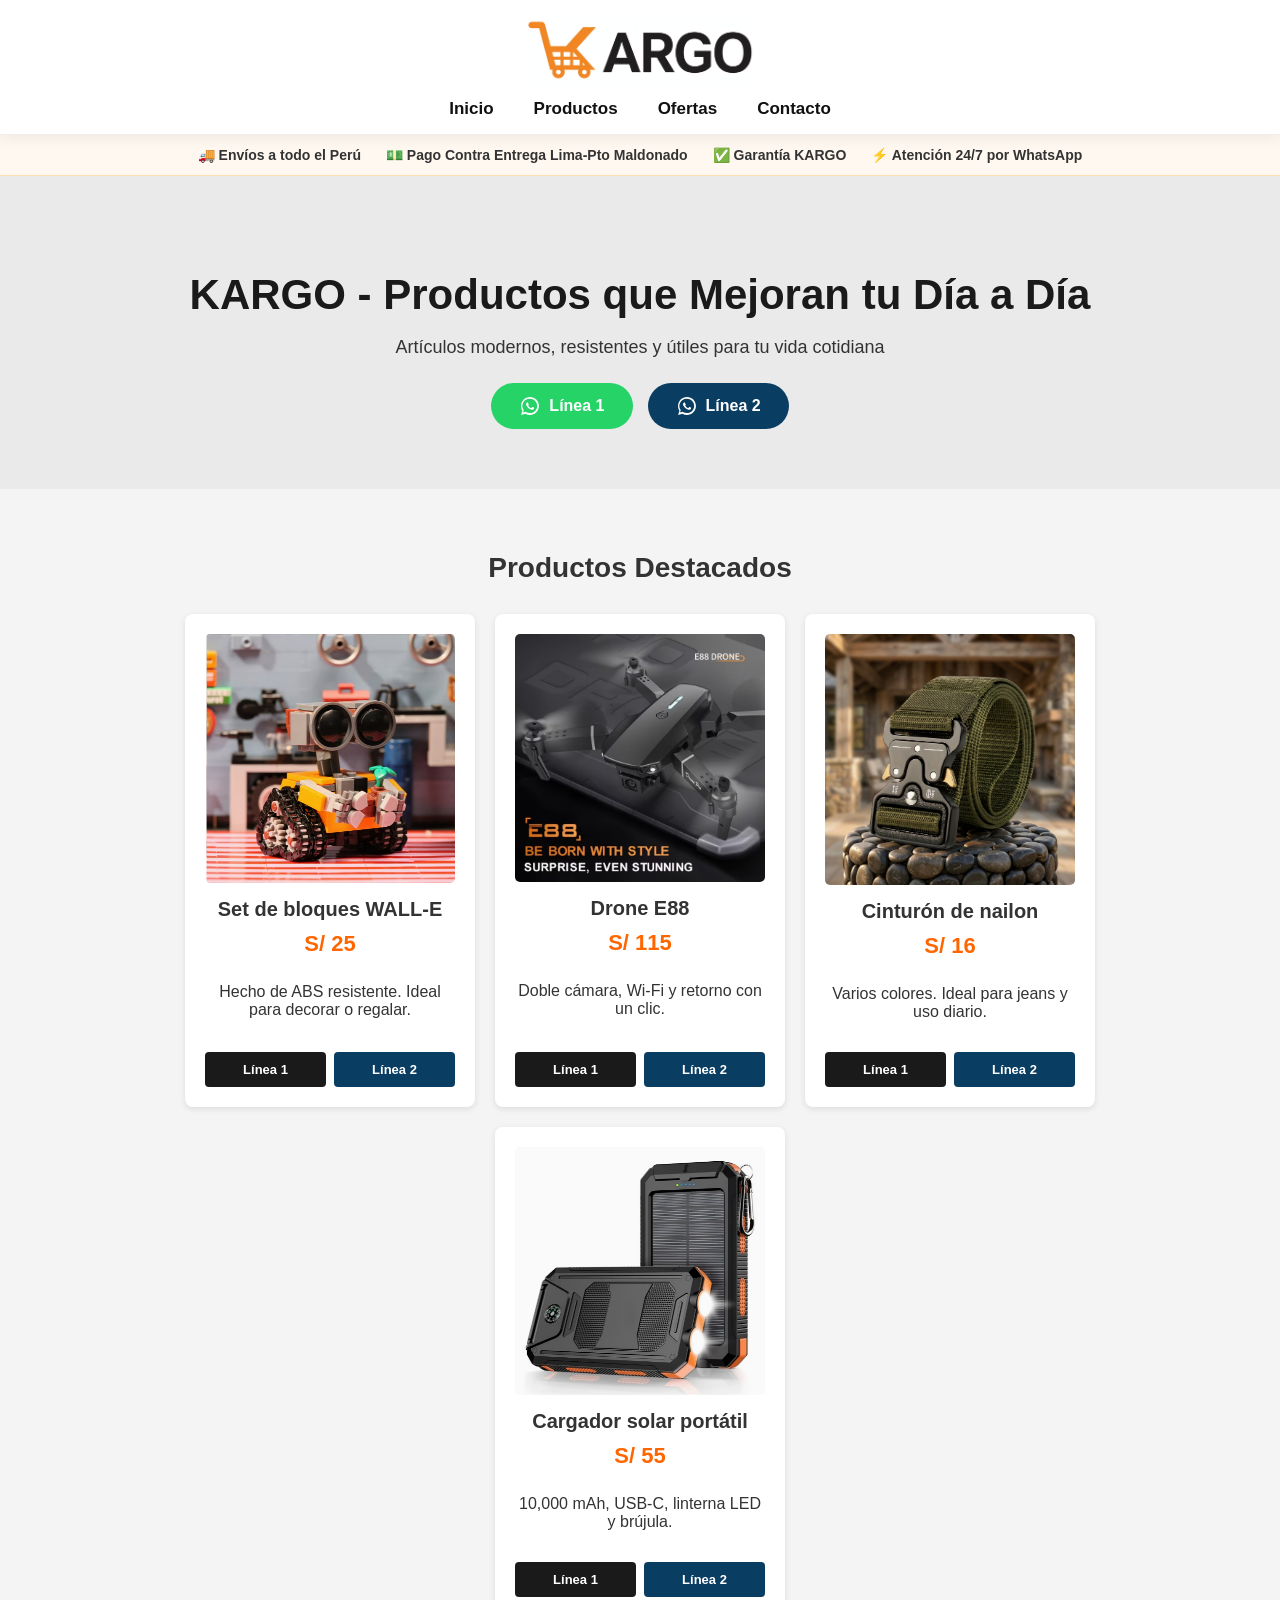
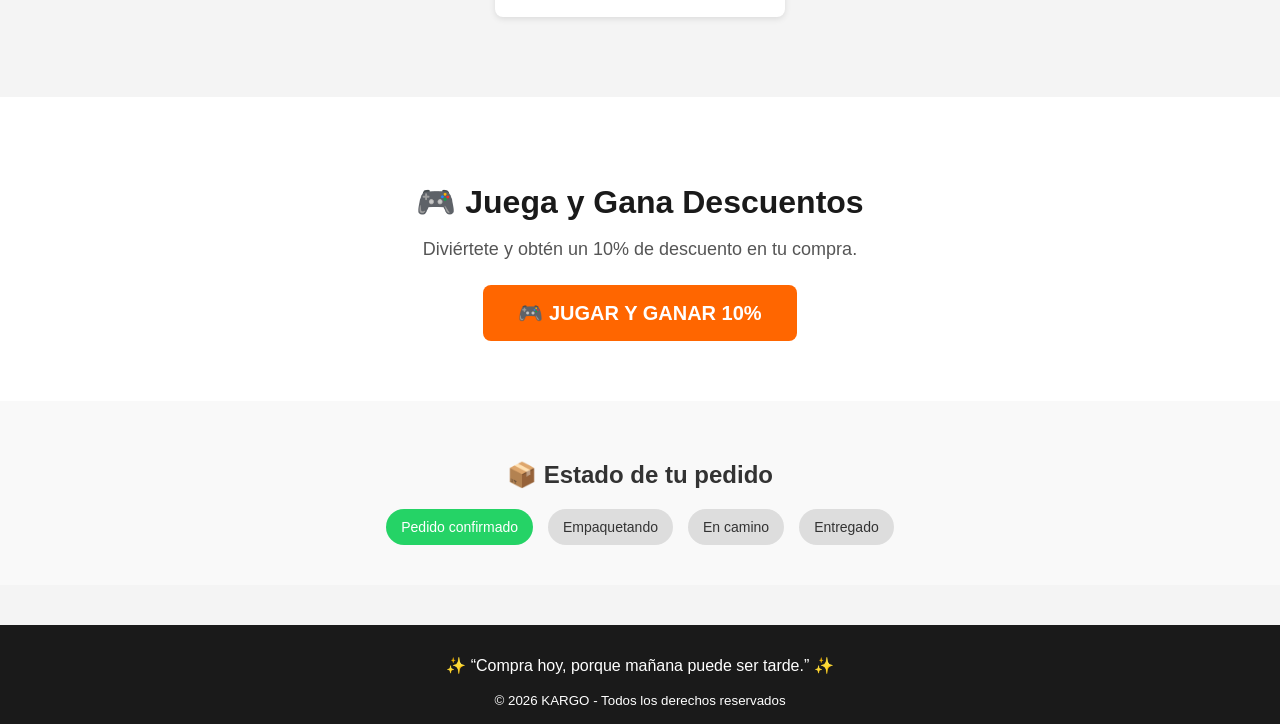
==== commit 6d10d4fb: "actualizacion kargo" ====
--- a/index.html
+++ b/index.html
@@ -9,7 +9,7 @@
 <body>
     <header>
         <div class="logo">
-            <img src="logonuevo.png" alt="Logo KARGO">
+            <img src="LogoKargo.png" alt="Logo KARGO">
         </div>
         <nav>
             <ul>
@@ -20,6 +20,13 @@
             </ul>
         </nav>
     </header>
+
+    <div class="barra-confianza">
+        <span>🚚 Envíos a todo el Perú</span>
+        <span>💵 Pago Contra Entrega Lima-Pto Maldonado</span>
+        <span>✅ Garantía KARGO</span>
+        <span>⚡ Atención 24/7 por WhatsApp</span>
+    </div>
 
     <section class="hero">
         <h1>KARGO - Productos que Mejoran tu Día a Día</h1>
--- a/style.css
+++ b/style.css
@@ -5,14 +5,20 @@
     color: #333;
 }
 header {
-    background: linear-gradient(180deg, #1a1a1a, #2a2a2a);
-    padding: 15px 0;
-    text-align: center;
+    background: #ffffff;
+    padding: 12px 0 15px 0;
+    text-align: center;
+    box-shadow: 0 2px 15px rgba(0,0,0,0.08);
+    position: sticky;
+    top: 0;
+    z-index: 100;
+    border-bottom: 1px solid #eee;
 }
 header .logo img {
-    height: 80px;
-    display: block;
-    margin: 0 auto 15px auto;
+    height: 75px;
+    display: block;
+    margin: 0 auto 12px auto;
+    width: auto;
 }
 header nav ul {
     list-style: none;
@@ -25,12 +31,25 @@
 }
 header nav ul li a {
     text-decoration: none;
-    color: #ffffff;
-    font-size: 18px;
-    font-weight: 500;
+    color: #111111;
+    font-size: 17px;
+    font-weight: 700;
 }
 header nav ul li a:hover {
     color: #ff6600;
+}
+.barra-confianza {
+    background: #fff8f0;
+    border-bottom: 1px solid #ffe0b2;
+    display: flex;
+    justify-content: center;
+    gap: 25px;
+    padding: 12px 10px;
+    font-size: 14px;
+    font-weight: 800;
+    color: #333;
+    flex-wrap: wrap;
+    text-align: center;
 }
 .hero {
     text-align: center;
@@ -106,9 +125,9 @@
     margin: 0;
 }
 .precio {
-    font-weight: bold;
+    font-weight: 900;
     margin: 10px 0;
-    font-size: 18px;
+    font-size: 22px;
     color: #ff6600;
 }
 .card p {
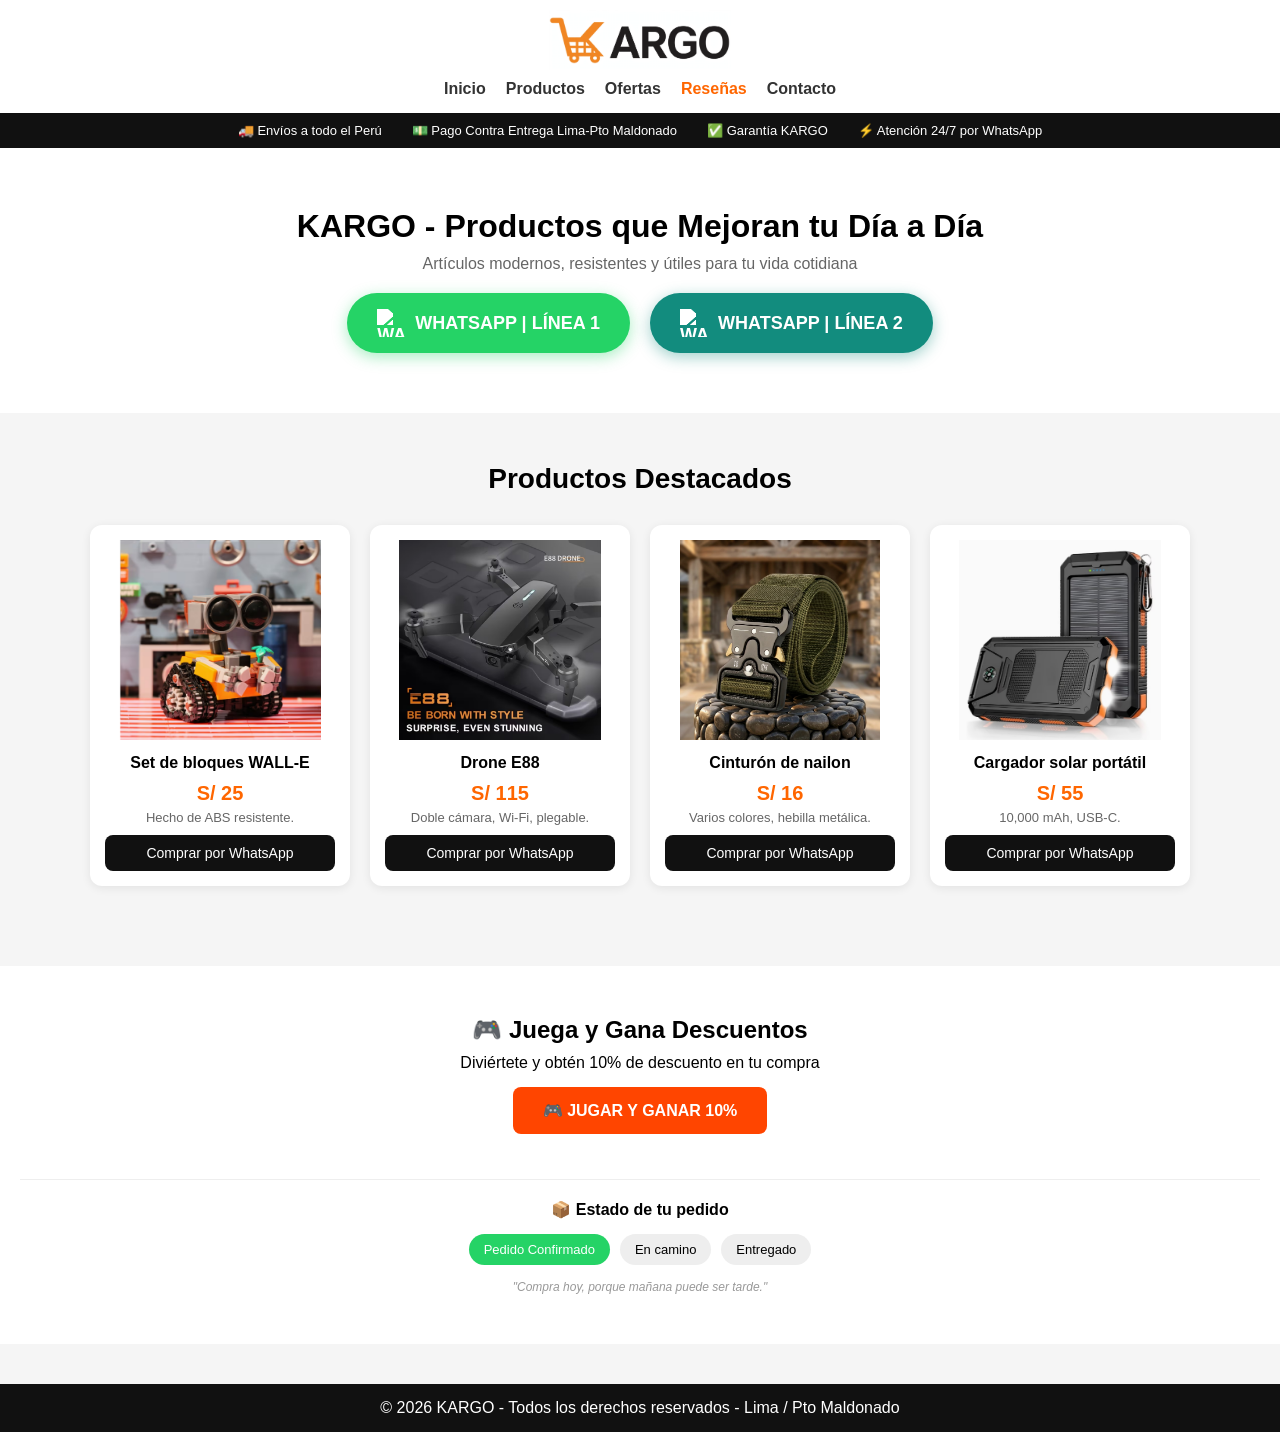
==== commit fbb8df44: "logo al medio con resenas" ====
--- a/index.html
+++ b/index.html
@@ -7,16 +7,17 @@
     <link rel="stylesheet" href="style.css">
 </head>
 <body>
-    <header>
-        <div class="logo">
-            <img src="LogoKargo.png" alt="Logo KARGO">
+    <header style="flex-direction: column; gap: 10px; padding: 10px 0 15px 0;">
+        <div class="logo" style="justify-content: center;">
+            <img src="LogoKargo.png" alt="Logo KARGO" style="height: 60px;">
         </div>
         <nav>
             <ul>
-                <li><a href="#">Inicio</a></li>
+                <li><a href="#inicio">Inicio</a></li>
                 <li><a href="#productos">Productos</a></li>
-                <li><a href="#">Ofertas</a></li>
-                <li><a href="#">Contacto</a></li>
+                <li><a href="#ofertas">Ofertas</a></li>
+                <li><a href="resenas.html" target="_blank" style="color: #ff6600; font-weight: 900;">Reseñas</a></li>
+                <li><a href="#contacto">Contacto</a></li>
             </ul>
         </nav>
     </header>
@@ -28,17 +29,15 @@
         <span>⚡ Atención 24/7 por WhatsApp</span>
     </div>
 
-    <section class="hero">
+    <section class="hero" id="inicio">
         <h1>KARGO - Productos que Mejoran tu Día a Día</h1>
         <p>Artículos modernos, resistentes y útiles para tu vida cotidiana</p>
         <div class="botones-whatsapp">
-            <a href="https://wa.me/51967414343?text=Hola%20KARGO" class="btn-whatsapp" target="_blank">
-                <svg viewBox="0 0 32 32" class="icon-wa"><path fill="currentColor" d="M16 3C8.8 3 3 8.8 3 16c0 2.5.7 4.9 2 7L3 29l6.3-1.7A12.9 12.9 0 0 0 16 29c7.2 0 13-5.8 13-13S23.2 3 16 3zm0 23.3c-2.1 0-4.2-.6-6-1.6l-.4-.2-3.7 1 1-3.6-.3-.4a10.4 10.4 0 0 1 9.4-16c5.7 0 10.4 4.6 10.4 10.4 0 5.7-4.7 10.4-10.4 10.4zm5.7-7.8c-.3-.2-1.8-.9-2.1-1-.3-.1-.5-.2-.7.2-.2.3-.8 1-.9 1.2-.2.2-.3.2-.6.1-.3-.1-1.2-.4-2.3-1.4-.9-.8-1.4-1.7-1.6-2-.2-.3 0-.4.1-.6.1-.1.3-.3.4-.4.1-.1.2-.3.2-.4.1-.2 0-.3 0-.4 0-.1-.7-1.7-1-2.3-.2-.6-.5-.5-.7-.5h-.6c-.2 0-.5.1-.7.3-.2.2-1 .9-1 2.3s1 2.6 1.2 2.8c.1.2 2 3.1 5 4.3.7.3 1.2.5 1.6.6.7.2 1.3.2 1.8.1.6-.1 1.8-.7 2-1.4.2-.7.2-1.3.2-1.4-.1-.1-.3-.2-.6-.3z"/></svg>
-                Línea 1
+            <a href="https://wa.me/51967414343?text=Hola%20KARGO%20quiero%20info" class="btn-whatsapp" target="_blank">
+                <img src="https://upload.wikimedia.org/wikipedia/commons/6/6b/WhatsApp.svg" alt="WA"> WHATSAPP | LÍNEA 1
             </a>
-            <a href="https://wa.me/51974541722?text=Hola%20KARGO" class="btn-whatsapp socio" target="_blank">
-                <svg viewBox="0 0 32 32" class="icon-wa"><path fill="currentColor" d="M16 3C8.8 3 3 8.8 3 16c0 2.5.7 4.9 2 7L3 29l6.3-1.7A12.9 12.9 0 0 0 16 29c7.2 0 13-5.8 13-13S23.2 3 16 3zm0 23.3c-2.1 0-4.2-.6-6-1.6l-.4-.2-3.7 1 1-3.6-.3-.4a10.4 10.4 0 0 1 9.4-16c5.7 0 10.4 4.6 10.4 10.4 0 5.7-4.7 10.4-10.4 10.4zm5.7-7.8c-.3-.2-1.8-.9-2.1-1-.3-.1-.5-.2-.7.2-.2.3-.8 1-.9 1.2-.2.2-.3.2-.6.1-.3-.1-1.2-.4-2.3-1.4-.9-.8-1.4-1.7-1.6-2-.2-.3 0-.4.1-.6.1-.1.3-.3.4-.4.1-.1.2-.3.2-.4.1-.2 0-.3 0-.4 0-.1-.7-1.7-1-2.3-.2-.6-.5-.5-.7-.5h-.6c-.2 0-.5.1-.7.3-.2.2-1 .9-1 2.3s1 2.6 1.2 2.8c.1.2 2 3.1 5 4.3.7.3 1.2.5 1.6.6.7.2 1.3.2 1.8.1.6-.1 1.8-.7 2-1.4.2-.7.2-1.3.2-1.4-.1-.1-.3-.2-.6-.3z"/></svg>
-                Línea 2
+            <a href="https://wa.me/51974541722?text=Hola%20KARGO%20quiero%20info" class="btn-whatsapp socio" target="_blank">
+                <img src="https://upload.wikimedia.org/wikipedia/commons/6/6b/WhatsApp.svg" alt="WA"> WHATSAPP | LÍNEA 2
             </a>
         </div>
     </section>
@@ -47,67 +46,53 @@
         <h2>Productos Destacados</h2>
         <div class="grid">
             <div class="card">
-                <img src="walle.png" alt="Set de bloques WALL-E">
+                <img src="walle.png" alt="WALL-E">
                 <h3>Set de bloques WALL-E</h3>
                 <div class="precio">S/ 25</div>
-                <p>Hecho de ABS resistente. Ideal para decorar o regalar.</p>
-                <div class="botones-compra">
-                    <a href="https://wa.me/51967414343?text=Quiero%20WALL-E" class="btn-comprar" target="_blank">Línea 1</a>
-                    <a href="https://wa.me/51974541722?text=Quiero%20WALL-E" class="btn-comprar socio" target="_blank">Línea 2</a>
-                </div>
+                <p>Hecho de ABS resistente.</p>
+                <a href="https://wa.me/51967414343" class="btn-comprar">Comprar por WhatsApp</a>
             </div>
             <div class="card">
-                <img src="drone.png" alt="Drone E88">
+                <img src="drone.png" alt="Drone">
                 <h3>Drone E88</h3>
                 <div class="precio">S/ 115</div>
-                <p>Doble cámara, Wi-Fi y retorno con un clic.</p>
-                <div class="botones-compra">
-                    <a href="https://wa.me/51967414343?text=Quiero%20Drone" class="btn-comprar" target="_blank">Línea 1</a>
-                    <a href="https://wa.me/51974541722?text=Quiero%20Drone" class="btn-comprar socio" target="_blank">Línea 2</a>
-                </div>
+                <p>Doble cámara, Wi-Fi, plegable.</p>
+                <a href="https://wa.me/51967414343" class="btn-comprar">Comprar por WhatsApp</a>
             </div>
             <div class="card">
-                <img src="cinturon.png" alt="Cinturón de nailon">
+                <img src="cinturon.png" alt="Cinturón">
                 <h3>Cinturón de nailon</h3>
                 <div class="precio">S/ 16</div>
-                <p>Varios colores. Ideal para jeans y uso diario.</p>
-                <div class="botones-compra">
-                    <a href="https://wa.me/51967414343?text=Quiero%20Cinturon" class="btn-comprar" target="_blank">Línea 1</a>
-                    <a href="https://wa.me/51974541722?text=Quiero%20Cinturon" class="btn-comprar socio" target="_blank">Línea 2</a>
-                </div>
+                <p>Varios colores, hebilla metálica.</p>
+                <a href="https://wa.me/51967414343" class="btn-comprar">Comprar por WhatsApp</a>
             </div>
             <div class="card">
-                <img src="cargador.png" alt="Cargador solar">
+                <img src="cargador.png" alt="Cargador">
                 <h3>Cargador solar portátil</h3>
                 <div class="precio">S/ 55</div>
-                <p>10,000 mAh, USB-C, linterna LED y brújula.</p>
-                <div class="botones-compra">
-                    <a href="https://wa.me/51967414343?text=Quiero%20Cargador" class="btn-comprar" target="_blank">Línea 1</a>
-                    <a href="https://wa.me/51974541722?text=Quiero%20Cargador" class="btn-comprar socio" target="_blank">Línea 2</a>
-                </div>
+                <p>10,000 mAh, USB-C.</p>
+                <a href="https://wa.me/51967414343" class="btn-comprar">Comprar por WhatsApp</a>
             </div>
         </div>
     </section>
 
-    <section class="juego">
+    <section class="juego" id="ofertas">
         <h2>🎮 Juega y Gana Descuentos</h2>
-        <p>Diviértete y obtén un 10% de descuento en tu compra.</p>
+        <p>Diviértete y obtén 10% de descuento en tu compra</p>
         <a href="./juego/index.html" class="btn-juego">🎮 JUGAR Y GANAR 10%</a>
-    </section>
-
-    <section class="seguimiento">
-        <h2>📦 Estado de tu pedido</h2>
-        <div class="progress-container">
-            <div class="progress-step active">Pedido confirmado</div>
-            <div class="progress-step">Empaquetando</div>
-            <div class="progress-step">En camino</div>
-            <div class="progress-step">Entregado</div>
+        <div class="pedido">
+            <h4>📦 Estado de tu pedido</h4>
+            <div class="estados">
+                <span class="estado activo">Pedido Confirmado</span>
+                <span class="estado">En camino</span>
+                <span class="estado">Entregado</span>
+            </div>
+            <p class="aviso">"Compra hoy, porque mañana puede ser tarde."</p>
         </div>
     </section>
 
-    <footer>
-        <p>✨ “Compra hoy, porque mañana puede ser tarde.” ✨</p>
-        <small>© 2026 KARGO - Todos los derechos reservados</small>
+    <footer id="contacto">
+        <p>© 2026 KARGO - Todos los derechos reservados - Lima / Pto Maldonado</p>
     </footer>
 </body>
 </html>
--- a/style.css
+++ b/style.css
@@ -1,226 +1,41 @@
-body {
-    margin: 0;
-    font-family: Arial, Helvetica, sans-serif;
-    background-color: #f4f4f4;
-    color: #333;
-}
-header {
-    background: #ffffff;
-    padding: 12px 0 15px 0;
-    text-align: center;
-    box-shadow: 0 2px 15px rgba(0,0,0,0.08);
-    position: sticky;
-    top: 0;
-    z-index: 100;
-    border-bottom: 1px solid #eee;
-}
-header .logo img {
-    height: 75px;
-    display: block;
-    margin: 0 auto 12px auto;
-    width: auto;
-}
-header nav ul {
-    list-style: none;
-    padding: 0;
-    margin: 0;
-    display: flex;
-    justify-content: center;
-    gap: 40px;
-    flex-wrap: wrap;
-}
-header nav ul li a {
-    text-decoration: none;
-    color: #111111;
-    font-size: 17px;
-    font-weight: 700;
-}
-header nav ul li a:hover {
-    color: #ff6600;
-}
-.barra-confianza {
-    background: #fff8f0;
-    border-bottom: 1px solid #ffe0b2;
-    display: flex;
-    justify-content: center;
-    gap: 25px;
-    padding: 12px 10px;
-    font-size: 14px;
-    font-weight: 800;
-    color: #333;
-    flex-wrap: wrap;
-    text-align: center;
-}
-.hero {
-    text-align: center;
-    padding: 60px 20px;
-    background-color: #eaeaea;
-}
-.hero h1 {
-    font-size: 42px;
-    font-weight: 700;
-    color: #1a1a1a;
-    margin-bottom: 15px;
-}
-.hero p {
-    font-size: 18px;
-    margin-bottom: 25px;
-}
-.botones-whatsapp {
-    display: flex;
-    gap: 15px;
-    justify-content: center;
-    flex-wrap: wrap;
-}
-.btn-whatsapp {
-    display: inline-flex;
-    align-items: center;
-    gap: 8px;
-    background-color: #25D366;
-    color: #fff !important;
-    padding: 12px 28px;
-    text-decoration: none;
-    border-radius: 30px;
-    font-weight: bold;
-    font-size: 16px;
-}
-.icon-wa {
-    width: 22px;
-    height: 22px;
-    fill: white;
-}
-.btn-whatsapp.socio {
-    background-color: #0a3d62;
-}
-.productos {
-    padding: 40px;
-    text-align: center;
-}
-.productos h2 {
-    font-size: 28px;
-    margin-bottom: 30px;
-}
-.grid {
-    display: flex;
-    justify-content: center;
-    gap: 20px;
-    flex-wrap: wrap;
-}
-.card {
-    background-color: #fff;
-    border-radius: 8px;
-    padding: 20px;
-    box-shadow: 0 2px 6px rgba(0,0,0,0.1);
-    width: 250px;
-    display: flex;
-    flex-direction: column;
-}
-.card img {
-    max-width: 100%;
-    border-radius: 5px;
-    margin-bottom: 15px;
-}
-.card h3 {
-    font-size: 20px;
-    margin: 0;
-}
-.precio {
-    font-weight: 900;
-    margin: 10px 0;
-    font-size: 22px;
-    color: #ff6600;
-}
-.card p {
-    flex-grow: 1;
-}
-.botones-compra {
-    display: flex;
-    gap: 8px;
-    margin-top: 15px;
-}
-.btn-comprar {
-    flex: 1;
-    display: inline-flex;
-    justify-content: center;
-    align-items: center;
-    background-color: #1a1a1a;
-    color: #fff;
-    padding: 10px 5px;
-    text-decoration: none;
-    border-radius: 4px;
-    font-size: 13px;
-    font-weight: bold;
-    text-align: center;
-}
-.btn-comprar.socio {
-    background-color: #0a3d62;
-}
-.juego {
-    padding: 60px 20px;
-    background-color: #ffffff;
-    text-align: center;
-    margin-top: 40px;
-    display: block;
-    width: 100%;
-    box-sizing: border-box;
-}
-.juego h2 {
-    font-size: 32px;
-    margin-bottom: 15px;
-    color: #1a1a1a;
-    display: block;
-}
-.juego p {
-    font-size: 18px;
-    margin-bottom: 25px;
-    color: #555;
-    display: block;
-}
-.btn-juego {
-    display: inline-block;
-    background-color: #ff6600;
-    color: #fff;
-    padding: 16px 35px;
-    text-decoration: none;
-    border-radius: 8px;
-    font-size: 20px;
-    font-weight: bold;
-}
-.btn-juego:hover {
-    background-color: #cc5200;
-}
-.seguimiento {
-    padding: 40px 20px;
-    background: #f9f9f9;
-    text-align: center;
-}
-.progress-container {
-    display: flex;
-    justify-content: center;
-    gap: 15px;
-    flex-wrap: wrap;
-    margin-top: 20px;
-}
-.progress-step {
-    background: #ddd;
-    padding: 10px 15px;
-    border-radius: 20px;
-    font-size: 14px;
-}
-.progress-step.active {
-    background: #25D366;
-    color: white;
-}
-footer {
-    background-color: #1a1a1a;
-    color: #fff;
-    text-align: center;
-    padding: 15px 0;
-    margin-top: 40px;
-}
+* { margin: 0; padding: 0; box-sizing: border-box; font-family: Arial, sans-serif; }
+body { background: #f5f5f5; }
+header { background: #fff; display: flex; justify-content: space-between; align-items: center; padding: 15px 30px; box-shadow: 0 2px 5px rgba(0,0,0,0.1); position: sticky; top: 0; z-index: 100; }
+.logo { display: flex; align-items: center; gap: 10px; font-weight: bold; font-size: 22px; }
+.logo img { height: 40px; }
+nav ul { display: flex; list-style: none; gap: 20px; }
+nav ul li a { text-decoration: none; color: #333; font-weight: bold; }
+nav ul li a:hover { color: #ff6600; }
+.barra-confianza { background: #111; color: #fff; display: flex; justify-content: center; gap: 30px; padding: 10px; font-size: 13px; flex-wrap: wrap; }
+.hero { text-align: center; padding: 60px 20px; background: #fff; }
+.hero h1 { font-size: 32px; margin-bottom: 10px; }
+.hero p { color: #666; margin-bottom: 20px; }
+.botones-whatsapp { display: flex; justify-content: center; gap: 20px; margin-top:20px; flex-wrap: wrap; }
+.btn-whatsapp { background: #25D366; color: #fff; padding: 16px 30px; border-radius: 50px; text-decoration: none; font-weight: 900; font-size: 18px; display: flex; align-items: center; gap: 10px; box-shadow: 0 4px 15px rgba(37,211,102,0.4); transition: 0.2s; text-transform: uppercase; }
+.btn-whatsapp img { width: 28px; height: 28px; filter: brightness(0) invert(1); }
+.btn-whatsapp.socio { background: #128C7E; box-shadow: 0 4px 15px rgba(18,140,126,0.4); }
+.btn-whatsapp:hover { transform: scale(1.05); }
+.productos { padding: 50px 20px; text-align: center; }
+.productos h2 { margin-bottom: 30px; font-size: 28px; }
+.grid { display: grid; grid-template-columns: repeat(auto-fit, minmax(250px, 1fr)); gap: 20px; max-width: 1100px; margin: 0 auto; }
+.card { background: #fff; border-radius: 12px; padding: 15px; box-shadow: 0 2px 10px rgba(0,0,0,0.08); }
+.card img { width: 100%; height: 200px; object-fit: contain; }
+.card h3 { margin: 10px 0; font-size: 16px; }
+.precio { color: #ff6600; font-weight: bold; font-size: 20px; margin: 5px 0; }
+.card p { font-size: 13px; color: #666; }
+.btn-comprar { display: block; background: #111; color: #fff; padding: 10px; border-radius: 8px; text-decoration: none; margin-top: 10px; font-size: 14px; }
+.juego { background: #fff; text-align: center; padding: 50px 20px; margin-top: 30px; }
+.juego h2 { margin-bottom: 10px; }
+.btn-juego { display: inline-block; background: #ff4500; color: #fff; padding: 14px 30px; border-radius: 8px; text-decoration: none; font-weight: bold; margin: 15px 0; }
+.pedido { margin-top: 30px; border-top: 1px solid #eee; padding-top: 20px; }
+.estados { display: flex; justify-content: center; gap: 10px; margin: 15px 0; flex-wrap: wrap; }
+.estado { padding: 8px 15px; border-radius: 20px; background: #eee; font-size: 13px; }
+.estado.activo { background: #25D366; color: #fff; }
+.aviso { font-size: 12px; color: #999; font-style: italic; margin-top: 15px; }
+footer { background: #111; color: #fff; text-align: center; padding: 15px 0; margin-top: 40px; }
 @media (max-width: 600px) {
     header .logo img { height: 60px; }
     .hero h1 { font-size: 28px; }
     .botones-whatsapp { flex-direction: column; align-items: center; }
-    .btn-whatsapp { width: 80%; justify-content: center; }
+    .btn-whatsapp { width: 90%; justify-content: center; }
 }
